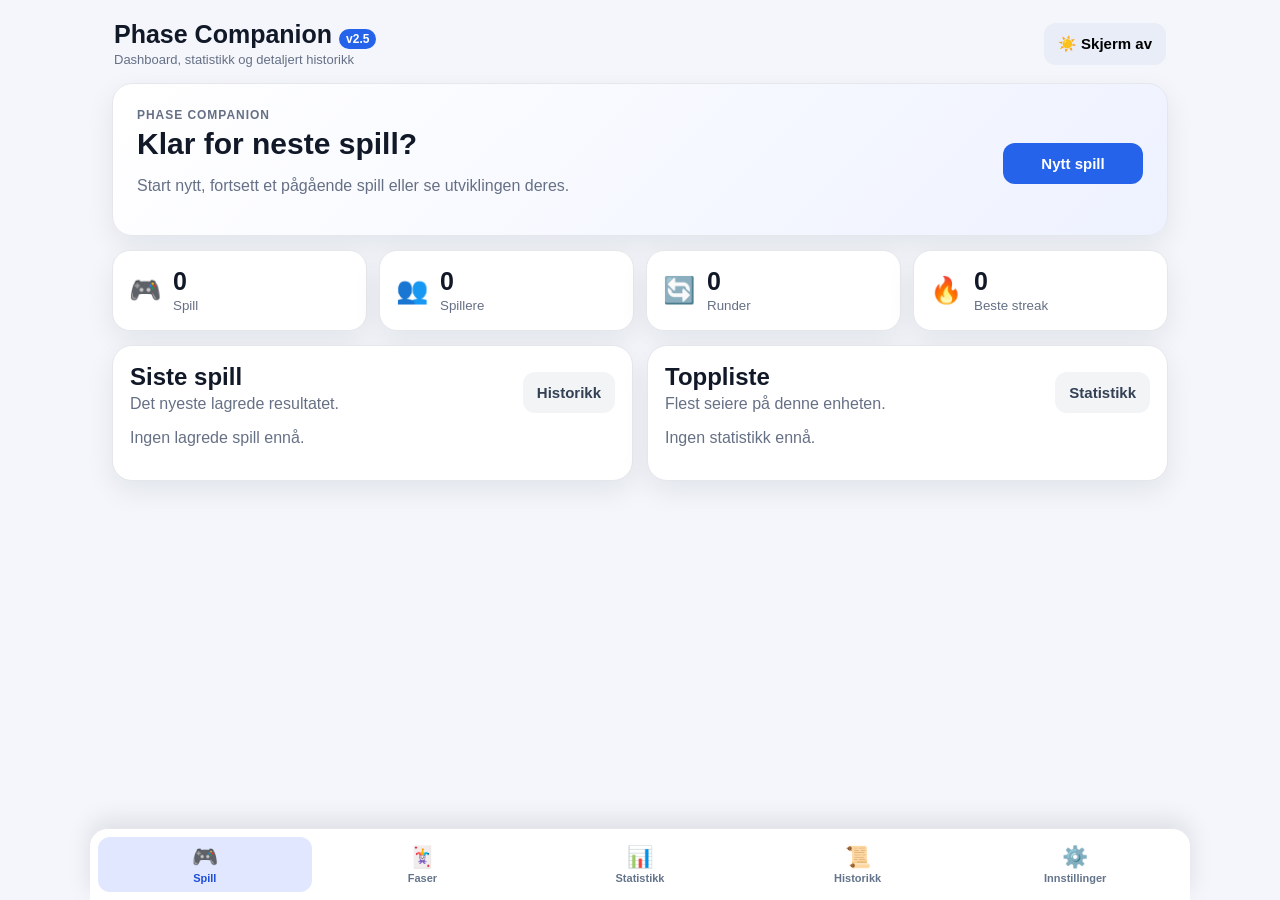
==== dev/index.html @ 292170d2 "Add files via upload" ====
<!doctype html>
<html lang="nb">
<head>
  <meta charset="utf-8">
  <meta name="viewport" content="width=device-width,initial-scale=1,viewport-fit=cover">
  <meta name="theme-color" content="#101827">
  <title>Phase Companion v2.5</title>
  <link rel="stylesheet" href="css/app.css">
</head>
<body>
<div id="app" class="app-shell">
<header class="topbar"><div><h1>Phase Companion <span>v2.5</span></h1><p id="subtitle">Dashboard, statistikk og detaljert historikk</p></div><button id="wakeQuickBtn" class="icon-btn" type="button" aria-pressed="false">☀️ Skjerm av</button></header>
<main>
<section id="homeView" class="view active">
  <div id="activeGameCard" class="card active-game-card hidden"></div>
  <div class="dashboard-hero card">
    <div><div class="eyebrow">PHASE COMPANION</div><h2 id="greeting">Klar for neste spill?</h2><p>Start nytt, fortsett et pågående spill eller se utviklingen deres.</p></div>
    <div class="dashboard-actions"><button id="newGameBtn" class="btn primary">Nytt spill</button><button id="continueBtn" class="btn secondary hidden">Fortsett spill</button></div>
  </div>
  <div id="homeStats" class="dashboard-grid"></div>
  <div class="dashboard-columns">
    <div class="card"><div class="section-head"><div><h2>Siste spill</h2><p>Det nyeste lagrede resultatet.</p></div><button class="btn ghost" data-nav="historyView">Historikk</button></div><div id="lastGame"></div></div>
    <div class="card"><div class="section-head"><div><h2>Toppliste</h2><p>Flest seiere på denne enheten.</p></div><button class="btn ghost" data-nav="statsView">Statistikk</button></div><div id="homeLeader"></div></div>
  </div>
</section>
<section id="setupView" class="view">
  <div class="card"><div class="section-head"><div><h2>Spillere</h2><p>Velg minst to.</p></div></div><div class="input-row"><input id="playerInput" type="text" placeholder="Navn"><button id="addPlayerBtn" class="btn primary">Legg til</button></div><div id="savedPlayers" class="chip-wrap"></div><div id="selectedPlayers" class="stack"></div></div>
  <div class="card"><h2>Spilloppsett</h2><label>Spillmodus<select id="modeSelect"><option value="classic">Klassisk</option><option value="balanced">Balansert tilfeldig</option><option value="hard">Hard</option><option value="family">Familie</option></select></label><label>Antall faser<select id="lengthSelect"><option value="10">10 faser</option><option value="5">5 faser</option></select></label><div id="difficultyPicker" class="difficulty-picker hidden"><div class="picker-head"><strong>Vanskelighetsgrad</strong><span id="difficultyLabel">⭐–⭐⭐⭐⭐⭐</span></div><div class="difficulty-row"><span>Fra</span><div id="minStars" class="star-selector"></div></div><div class="difficulty-row"><span>Til</span><div id="maxStars" class="star-selector"></div></div></div><label class="toggle"><input id="pointsToggle" type="checkbox" checked><span>Registrer poeng</span></label><button id="previewBtn" class="btn secondary wide">Vis valgte faser</button><button id="startBtn" class="btn primary wide">Start spill</button></div>
  <div id="phasePreview" class="card hidden"><h2>Valgte faser</h2><div id="previewList" class="phase-list"></div></div>
</section>
<section id="gameView" class="view"><div class="card game-head"><div><div class="eyebrow">RUNDE <span id="roundNo">1</span></div><h2 id="starterText">Starter: –</h2></div><div class="head-actions"><button id="undoRoundBtn" class="btn ghost">↶ Forrige runde</button><button id="quitBtn" class="btn danger">Avslutt</button></div></div><div id="playersGame" class="player-grid"></div></section>
<section id="finishView" class="view"><div class="card center"><div class="trophy">🏆</div><h2 id="winnerTitle">Vinner</h2><p id="winnerSub"></p><div id="podium" class="podium"></div><button id="saveFinishBtn" class="btn primary wide">Fullfør og lagre</button><button id="newFromFinishBtn" class="btn secondary wide">Nytt spill</button></div></section>
<section id="statsView" class="view">
  <div class="card"><div class="section-head"><div><h2>Statistikksenter</h2><p>Resultater fra spillene på denne enheten.</p></div><button id="exportBtn" class="btn ghost">Eksporter</button></div><div id="statsSummary" class="stat-grid"></div></div>
  <div class="stats-tabs"><button class="chip active" data-stat-tab="players">Spillere</button><button class="chip" data-stat-tab="h2h">Head-to-head</button><button class="chip" data-stat-tab="groups">Spillergrupper</button></div>
  <div id="playerStats" class="stats-panel"></div><div id="h2hStats" class="stats-panel hidden"></div><div id="groupStats" class="stats-panel hidden"></div>
</section>
<section id="historyView" class="view"><div class="card"><div class="section-head"><div><h2>Historikk</h2><p>Trykk på et spill for å se runder og resultater.</p></div></div><div id="historyList"></div></div></section>
<section id="historyDetailView" class="view"><div class="card"><button id="historyBackBtn" class="btn ghost">← Til historikk</button><div id="historyDetail"></div></div></section>
<section id="libraryView" class="view"><div class="card"><div class="section-head"><div><h2>Fasebibliotek</h2><p>Tilgjengelige faser.</p></div><span id="libraryCount" class="count-badge"></span></div><div class="library-tools"><input id="librarySearch" type="search" placeholder="Søk etter fase"><select id="libraryType"><option value="all">Alle typer</option><option value="set">Sett</option><option value="run">Rekke</option><option value="color">Farge</option><option value="star">Stjerne</option></select></div><div class="library-filters" id="libraryFilters"><button class="chip active" data-difficulty="all">Alle</button><button class="chip" data-difficulty="1">★</button><button class="chip" data-difficulty="2">★★</button><button class="chip" data-difficulty="3">★★★</button><button class="chip" data-difficulty="4">★★★★</button><button class="chip" data-difficulty="5">★★★★★</button></div><div id="libraryList" class="phase-list library-grid"></div></div></section>
<section id="settingsView" class="view"><div class="card"><h2>Innstillinger</h2><div class="setting-row"><div><strong>Hold skjermen på</strong><p>Forhindrer at skjermen slår seg av under spill.</p></div><label class="switch"><input id="wakeToggle" type="checkbox"><span></span></label></div><div class="setting-row"><div><strong>Automatisk neste runde</strong><p>Går videre når alle spillere er registrert.</p></div><label class="switch"><input id="autoNextToggle" type="checkbox"><span></span></label></div><div class="setting-row"><div><strong>Bekreft uvanlig poengsum</strong><p>Viser kontrollspørsmål ved høy poengsum og fullført fase.</p></div><label class="switch"><input id="warningToggle" type="checkbox"><span></span></label></div></div></section>
</main>
<nav class="bottom-nav"><button data-nav="homeView" class="active"><span>🎮</span><small>Spill</small></button><button data-nav="libraryView"><span>🃏</span><small>Faser</small></button><button data-nav="statsView"><span>📊</span><small>Statistikk</small></button><button data-nav="historyView"><span>📜</span><small>Historikk</small></button><button data-nav="settingsView"><span>⚙️</span><small>Innstillinger</small></button></nav>
</div>
<dialog id="confirmDialog"><form method="dialog"><h3 id="dialogTitle">Kontroller</h3><p id="dialogText"></p><div class="dialog-actions"><button value="not-completed" class="btn secondary">Ikke fullført</button><button value="confirm" class="btn primary">Ja, fullført</button></div></form></dialog><div id="toast" class="toast"></div>
<script src="data/phases.js"></script><script src="js/storage.js"></script><script src="js/game.js"></script><script src="js/stats.js"></script><script src="js/ui.js"></script><script src="js/app.js"></script>
</body></html>
---- dev/css/app.css ----
:root{--bg:#f4f6fb;--card:#fff;--ink:#111827;--muted:#667085;--line:#e5e7eb;--blue:#2563eb;--green:#16a34a;--red:#dc2626;--amber:#f59e0b;--shadow:0 10px 28px rgba(15,23,42,.08)}
*{box-sizing:border-box}html{background:var(--bg)}body{margin:0;background:var(--bg);color:var(--ink);font-family:-apple-system,BlinkMacSystemFont,"Segoe UI",sans-serif}.app-shell{max-width:1100px;margin:auto;min-height:100vh;padding:14px 14px calc(104px + env(safe-area-inset-bottom))}.topbar{display:flex;justify-content:space-between;align-items:center;gap:12px;padding:6px 2px 16px}.topbar h1{margin:0;font-size:25px}.topbar h1 span{font-size:12px;color:#fff;background:var(--blue);padding:3px 7px;border-radius:999px}.topbar p{margin:3px 0 0;color:var(--muted);font-size:13px}.icon-btn,.btn{border:0;border-radius:12px;padding:12px 14px;font-weight:800;font-size:15px;cursor:pointer}.icon-btn{background:#e8edf7}.view{display:none}.view.active{display:block}.card{background:var(--card);border:1px solid var(--line);border-radius:20px;padding:17px;margin-bottom:14px;box-shadow:var(--shadow)}.hero{text-align:center;padding:28px 18px}.hero-mark,.trophy{font-size:52px}.hero h2{font-size:27px;margin:10px 0 4px}.hero p,.card p{color:var(--muted)}.btn{margin-top:8px}.wide{width:100%}.primary{background:var(--blue);color:white}.secondary{background:#e8edf7;color:#172033}.ghost{background:#f3f4f6;color:#344054}.danger{background:#fee2e2;color:#991b1b}.hidden{display:none!important}.section-head,.game-head{display:flex;justify-content:space-between;align-items:center;gap:12px}.section-head h2,.card h2{margin:0}.section-head p{margin:4px 0 0}.input-row{display:grid;grid-template-columns:1fr auto;gap:8px}input,select{width:100%;padding:13px;border:1px solid #d0d5dd;border-radius:12px;background:#fff;font-size:16px}label{display:block;font-weight:700;margin-top:14px}label select{margin-top:6px}.toggle{display:flex;align-items:center;gap:10px}.toggle input{width:22px;height:22px}.chip-wrap{display:flex;flex-wrap:wrap;gap:8px;margin-top:12px}.chip{border:1px solid var(--line);border-radius:999px;padding:8px 11px;background:#f8fafc;font-weight:700}.chip.active{background:#dbeafe;border-color:#93c5fd;color:#1d4ed8}.stack{display:grid;gap:8px;margin-top:12px}.selected-row{display:flex;justify-content:space-between;align-items:center;padding:11px;border:1px solid var(--line);border-radius:12px}.difficulty-picker{margin-top:16px;padding:14px;border:1px solid var(--line);border-radius:16px;background:#f8fafc}.picker-head,.difficulty-row{display:flex;justify-content:space-between;align-items:center;gap:12px}.difficulty-row{margin-top:10px}.difficulty-row>span{min-width:34px;color:var(--muted);font-weight:800}.star-selector{display:flex;gap:3px;flex-wrap:wrap}.star-btn{border:0;background:transparent;font-size:28px;line-height:1;color:#d1d5db;padding:2px;cursor:pointer}.star-btn.on{color:#f59e0b}.phase-list{display:grid;gap:10px}.phase-item{border:1px solid var(--line);border-radius:16px;padding:12px;background:#fafbff;min-width:0}.phase-title{display:flex;justify-content:space-between;gap:8px;font-weight:900}.phase-heading{display:flex;align-items:center;gap:8px;min-width:0}.phase-no{display:grid;place-items:center;min-width:28px;height:28px;border-radius:8px;background:#e0e7ff;color:#3730a3}.stars{color:#f59e0b;white-space:nowrap}.phase-meta{display:flex;gap:8px;align-items:center;color:var(--muted);font-size:13px;margin-top:6px}.type-badge,.count-badge{display:inline-flex;background:#eef2ff;color:#3730a3;border-radius:999px;padding:5px 8px;font-weight:800}.cards-line{display:flex;align-items:center;justify-content:center;gap:7px;flex-wrap:wrap;padding:10px 0 2px;max-width:100%}.group{display:flex;gap:4px;flex:0 0 auto;max-width:100%}.plus{font-weight:900;font-size:22px;color:#64748b;flex:0 0 auto}.playing-card{width:clamp(29px,8vw,38px);height:clamp(43px,11vw,54px);border:2px solid rgba(17,24,39,.34);border-radius:8px;display:grid;place-items:center;font-weight:900;flex:0 0 auto;box-shadow:0 2px 4px rgba(0,0,0,.12);font-size:clamp(13px,4vw,18px)}.playing-card.any{background:
linear-gradient(135deg,#ef4444 0 12px,transparent 13px) top left/21px 21px no-repeat,
linear-gradient(225deg,#facc15 0 12px,transparent 13px) top right/21px 21px no-repeat,
linear-gradient(45deg,#22c55e 0 12px,transparent 13px) bottom left/21px 21px no-repeat,
linear-gradient(315deg,#2563eb 0 12px,transparent 13px) bottom right/21px 21px no-repeat,
linear-gradient(180deg,#fff,#f8fafc);color:#111}.playing-card.blue{background:#3b82f6;color:white}.playing-card.red{background:#ef4444;color:white}.playing-card.green{background:#22c55e;color:white}.playing-card.yellow{background:#facc15;color:#111}.playing-card.star{background:linear-gradient(135deg,#fff,#f8fafc);color:#f59e0b;border-color:#f59e0b;font-size:22px}.player-grid{display:grid;grid-template-columns:repeat(auto-fit,minmax(300px,1fr));gap:13px}.player-card{background:#fff;border:1px solid var(--line);border-radius:20px;box-shadow:var(--shadow);overflow:hidden}.player-card-accent{height:5px;background:linear-gradient(90deg,#ef4444,#facc15,#22c55e,#3b82f6)}.player-card-inner{padding:15px}.player-top{display:flex;justify-content:space-between;gap:12px}.player-name{font-size:22px;font-weight:900}.phase-label{color:var(--muted);font-weight:700;margin-top:2px}.score{font-size:22px;font-weight:900}.compact{margin-top:12px}.compact .phase-title{font-size:14px}.result-actions{display:grid;grid-template-columns:1fr 1fr;gap:8px}.result-done{display:flex;justify-content:space-between;align-items:center;gap:8px;margin-top:12px;padding:10px;border-radius:12px;background:#f8fafc;font-weight:800}.edit-btn{border:0;background:#e8edf7;padding:8px 11px;border-radius:10px;font-weight:800}.eyebrow{font-size:12px;color:var(--muted);font-weight:900;letter-spacing:.08em}.head-actions{display:flex;gap:8px}.center{text-align:center}.podium{display:flex;align-items:end;justify-content:center;gap:8px;min-height:210px;margin:20px 0}.podium-item{width:30%;max-width:140px}.podium-name{font-weight:900;margin-bottom:8px}.podium-block{display:grid;place-items:center;border-radius:14px 14px 4px 4px;font-size:24px;font-weight:900;color:white}.place1{height:145px;background:#f59e0b}.place2{height:110px;background:#94a3b8}.place3{height:82px;background:#b45309}.stat-grid{display:grid;grid-template-columns:repeat(3,1fr);gap:10px;margin-top:14px}.stat-box{background:#f8fafc;border:1px solid var(--line);border-radius:15px;padding:14px;text-align:center}.stat-value{font-size:26px;font-weight:900}.stat-label{font-size:13px;color:var(--muted);margin-top:3px}.leader-card,.last-game,.stat-row,.history-row{display:flex;justify-content:space-between;align-items:center;gap:12px;padding:13px 0;border-top:1px solid var(--line)}.home-leader{margin-top:8px}.leader-meta,.history-row div div,.stat-row div div{color:var(--muted);font-size:14px;margin-top:3px}.library-tools{display:grid;grid-template-columns:1fr 180px;gap:8px;margin-top:14px}.library-filters{display:flex;gap:7px;flex-wrap:wrap;margin:12px 0}.library-grid{grid-template-columns:repeat(auto-fit,minmax(280px,1fr))}.setting-row{display:flex;justify-content:space-between;align-items:center;gap:16px;padding:16px 0;border-bottom:1px solid var(--line)}.setting-row:last-child{border-bottom:0}.setting-row p{margin:4px 0 0;font-size:14px}.switch{margin:0;flex:0 0 auto}.switch input{display:none}.switch span{display:block;width:52px;height:30px;border-radius:999px;background:#cbd5e1;position:relative;transition:.2s}.switch span:after{content:"";position:absolute;width:24px;height:24px;top:3px;left:3px;border-radius:50%;background:white;box-shadow:0 2px 5px rgba(0,0,0,.25);transition:.2s}.switch input:checked+span{background:var(--green)}.switch input:checked+span:after{transform:translateX(22px)}.bottom-nav{position:fixed;left:50%;transform:translateX(-50%);bottom:0;width:min(100%,1100px);display:grid;grid-template-columns:repeat(5,1fr);gap:4px;padding:8px 8px calc(8px + env(safe-area-inset-bottom));background:rgba(255,255,255,.97);border-top:1px solid var(--line);box-shadow:0 -8px 24px rgba(15,23,42,.1);z-index:20}.bottom-nav button{border:0;background:transparent;border-radius:12px;padding:8px 2px;color:#64748b;font-weight:800;display:flex;flex-direction:column;align-items:center;gap:3px}.bottom-nav button span{font-size:21px}.bottom-nav button small{font-size:11px}.bottom-nav button.active{background:#e0e7ff;color:#1d4ed8}.toast{position:fixed;left:50%;bottom:105px;transform:translate(-50%,20px);opacity:0;background:#111827;color:#fff;padding:11px 15px;border-radius:12px;z-index:50;transition:.2s}.toast.show{opacity:1;transform:translate(-50%,0)}dialog{border:0;border-radius:18px;padding:0;max-width:430px;width:calc(100% - 28px)}dialog form{padding:20px}.dialog-actions{display:grid;grid-template-columns:1fr 1fr;gap:8px}
@media(max-width:700px){.app-shell{padding-left:10px;padding-right:10px}.topbar{align-items:flex-start}.topbar h1{font-size:21px}.icon-btn{font-size:12px;padding:10px}.section-head,.game-head{align-items:flex-start}.game-head{display:block}.head-actions{margin-top:8px}.head-actions .btn{flex:1}.stat-grid{grid-template-columns:repeat(3,1fr)}.stat-value{font-size:22px}.library-tools{grid-template-columns:1fr}.library-grid{grid-template-columns:1fr}.player-grid{grid-template-columns:1fr}.cards-line{gap:5px}.playing-card{width:clamp(27px,8.5vw,34px);height:clamp(40px,12vw,48px)}.bottom-nav button small{font-size:10px}}
@media(min-width:800px){.app-shell{padding-left:22px;padding-right:22px}.hero{max-width:720px;margin-left:auto;margin-right:auto}.home-dashboard{padding:22px}.playing-card{width:40px;height:58px}.bottom-nav{border-radius:18px 18px 0 0}}
/* v2.5 dashboard and statistics */
.dashboard-hero{display:flex;justify-content:space-between;align-items:center;gap:20px;padding:24px;background:linear-gradient(135deg,#fff 0%,#eef2ff 100%)}.dashboard-hero h2{font-size:30px;margin:5px 0}.dashboard-actions{display:flex;gap:8px;flex-wrap:wrap}.dashboard-actions .btn{min-width:140px}.dashboard-grid{display:grid;grid-template-columns:repeat(4,1fr);gap:12px;margin-bottom:14px}.dashboard-stat{background:#fff;border:1px solid var(--line);border-radius:18px;padding:16px;box-shadow:var(--shadow);display:flex;align-items:center;gap:12px}.dashboard-stat>span{font-size:26px}.dashboard-stat strong{display:block;font-size:25px}.dashboard-stat small{color:var(--muted)}.dashboard-columns{display:grid;grid-template-columns:1fr 1fr;gap:14px}.active-game-card{display:flex;align-items:center;justify-content:space-between;gap:16px;border-color:#a5b4fc;background:linear-gradient(135deg,#eef2ff,#fff)}.active-game-card h2{margin:4px 0}.active-game-card p{margin:3px 0}.history-card{width:100%;border:0;background:transparent;display:flex;justify-content:space-between;align-items:center;text-align:left;gap:12px;padding:15px 2px;border-bottom:1px solid var(--line);font:inherit;color:inherit;cursor:pointer}.history-card:last-child{border-bottom:0}.history-card div div{color:var(--muted);font-size:14px;margin-top:4px}.history-card.plain{padding:13px 0}.ranking-row{display:grid;grid-template-columns:40px 1fr auto;align-items:center;gap:10px;padding:12px 0;border-bottom:1px solid var(--line)}.ranking-row:last-child{border-bottom:0}.ranking-row small{display:block;color:var(--muted);margin-top:3px}.rank-medal{font-size:25px}.stats-tabs{display:flex;gap:8px;flex-wrap:wrap;margin:4px 0 14px}.player-stat-grid{display:grid;grid-template-columns:repeat(auto-fit,minmax(280px,1fr));gap:14px}.player-stat-card{background:#fff;border:1px solid var(--line);border-radius:20px;padding:17px;box-shadow:var(--shadow)}.player-stat-title{display:flex;justify-content:space-between;align-items:center}.player-stat-title h3{margin:0;font-size:21px}.player-stat-title span{color:var(--muted);font-size:14px}.win-ring{--pct:0;width:65px;height:65px;border-radius:50%;display:grid;place-items:center;background:conic-gradient(var(--blue) calc(var(--pct)*1%),#e5e7eb 0);position:relative}.win-ring:after{content:"";position:absolute;inset:7px;background:#fff;border-radius:50%}.win-ring strong{z-index:1;font-size:14px}.metric-grid{display:grid;grid-template-columns:1fr 1fr;gap:8px;margin-top:15px}.metric-grid div{background:#f8fafc;border-radius:13px;padding:11px}.metric-grid strong,.metric-grid span{display:block}.metric-grid strong{font-size:20px}.metric-grid span{font-size:12px;color:var(--muted)}.h2h-card{text-align:center}.h2h-head{display:grid;grid-template-columns:1fr auto 1fr;gap:10px;align-items:center}.h2h-head strong:first-child{text-align:left}.h2h-head strong:last-child{text-align:right}.h2h-head span{color:var(--muted);font-size:13px}.h2h-score{display:flex;justify-content:center;gap:18px;align-items:center;font-size:36px;font-weight:900;margin:14px 0}.h2h-score small{font-size:20px;color:var(--muted)}.h2h-bar{height:9px;background:#e5e7eb;border-radius:999px;overflow:hidden}.h2h-bar i{display:block;height:100%;background:var(--blue);border-radius:999px}.group-card{display:flex;justify-content:space-between;align-items:center;gap:12px}.group-card p,.group-card small{display:block;margin:4px 0 0;color:var(--muted)}.detail-hero{text-align:center;padding:15px}.final-table{display:grid;gap:8px;margin:12px 0 22px}.final-table>div,.round-result{display:flex;justify-content:space-between;gap:12px;padding:11px;border-radius:12px;background:#f8fafc}.round-list details{border:1px solid var(--line);border-radius:14px;margin-bottom:9px;overflow:hidden}.round-list summary{padding:13px;font-weight:800;cursor:pointer}.round-list details>div{border-top:1px solid var(--line);border-radius:0}.stats-panel.hidden{display:none}
@media(max-width:760px){.dashboard-hero{display:block}.dashboard-actions{margin-top:12px}.dashboard-actions .btn{width:100%}.dashboard-grid{grid-template-columns:1fr 1fr}.dashboard-columns{grid-template-columns:1fr}.active-game-card{align-items:flex-start}.active-game-card .btn{min-width:100px}.h2h-head{font-size:14px}.group-card{align-items:flex-start}.final-table>div,.round-result{font-size:14px}}
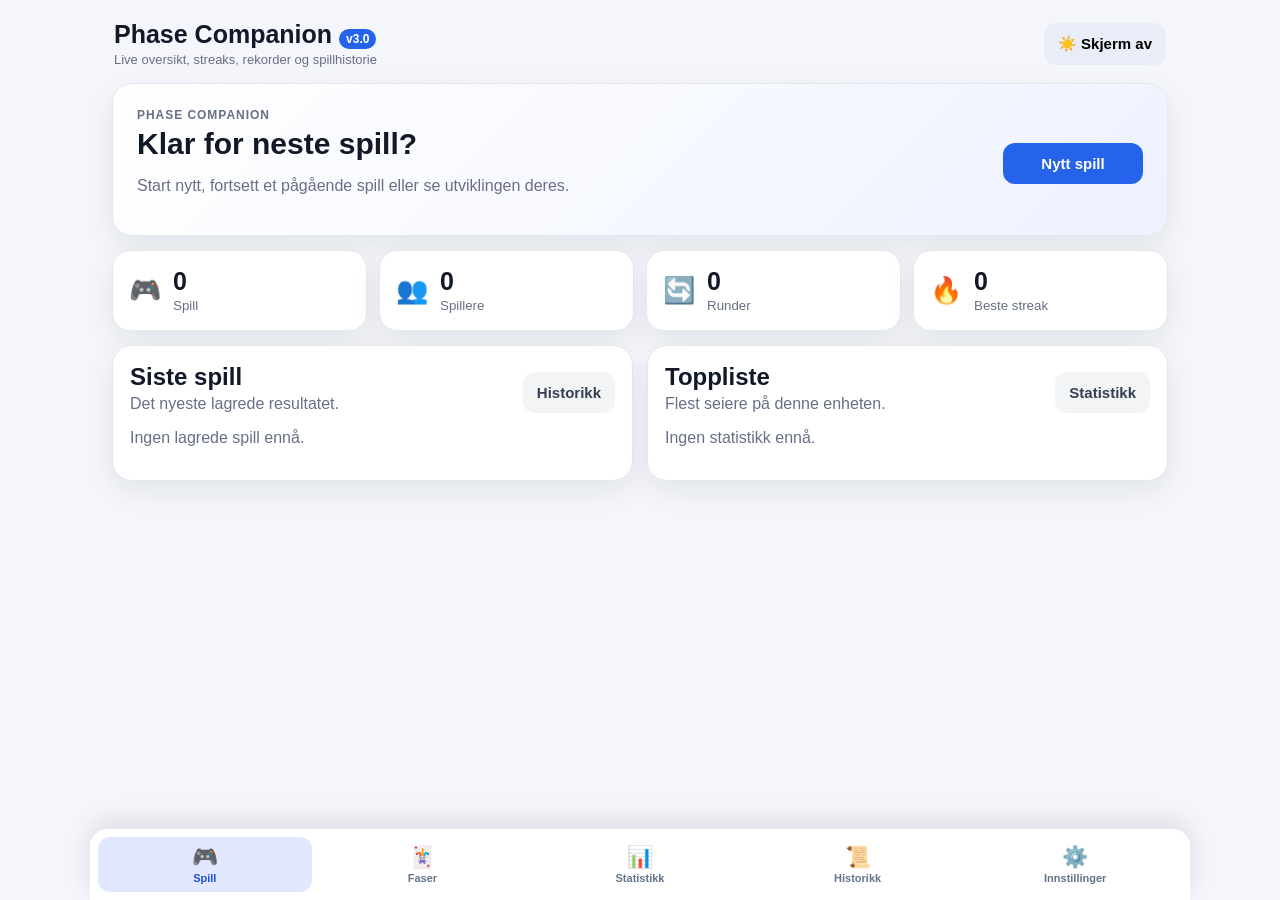
==== commit 921d6b3d: "Add files via upload" ====
--- a/dev/index.html
+++ b/dev/index.html
@@ -4,12 +4,12 @@
   <meta charset="utf-8">
   <meta name="viewport" content="width=device-width,initial-scale=1,viewport-fit=cover">
   <meta name="theme-color" content="#101827">
-  <title>Phase Companion v2.5</title>
+  <title>Phase Companion v3.0</title>
   <link rel="stylesheet" href="css/app.css">
 </head>
 <body>
 <div id="app" class="app-shell">
-<header class="topbar"><div><h1>Phase Companion <span>v2.5</span></h1><p id="subtitle">Dashboard, statistikk og detaljert historikk</p></div><button id="wakeQuickBtn" class="icon-btn" type="button" aria-pressed="false">☀️ Skjerm av</button></header>
+<header class="topbar"><div><h1>Phase Companion <span>v3.0</span></h1><p id="subtitle">Live oversikt, streaks, rekorder og spillhistorie</p></div><button id="wakeQuickBtn" class="icon-btn" type="button" aria-pressed="false">☀️ Skjerm av</button></header>
 <main>
 <section id="homeView" class="view active">
   <div id="activeGameCard" class="card active-game-card hidden"></div>
@@ -28,8 +28,8 @@
   <div class="card"><h2>Spilloppsett</h2><label>Spillmodus<select id="modeSelect"><option value="classic">Klassisk</option><option value="balanced">Balansert tilfeldig</option><option value="hard">Hard</option><option value="family">Familie</option></select></label><label>Antall faser<select id="lengthSelect"><option value="10">10 faser</option><option value="5">5 faser</option></select></label><div id="difficultyPicker" class="difficulty-picker hidden"><div class="picker-head"><strong>Vanskelighetsgrad</strong><span id="difficultyLabel">⭐–⭐⭐⭐⭐⭐</span></div><div class="difficulty-row"><span>Fra</span><div id="minStars" class="star-selector"></div></div><div class="difficulty-row"><span>Til</span><div id="maxStars" class="star-selector"></div></div></div><label class="toggle"><input id="pointsToggle" type="checkbox" checked><span>Registrer poeng</span></label><button id="previewBtn" class="btn secondary wide">Vis valgte faser</button><button id="startBtn" class="btn primary wide">Start spill</button></div>
   <div id="phasePreview" class="card hidden"><h2>Valgte faser</h2><div id="previewList" class="phase-list"></div></div>
 </section>
-<section id="gameView" class="view"><div class="card game-head"><div><div class="eyebrow">RUNDE <span id="roundNo">1</span></div><h2 id="starterText">Starter: –</h2></div><div class="head-actions"><button id="undoRoundBtn" class="btn ghost">↶ Forrige runde</button><button id="quitBtn" class="btn danger">Avslutt</button></div></div><div id="playersGame" class="player-grid"></div></section>
-<section id="finishView" class="view"><div class="card center"><div class="trophy">🏆</div><h2 id="winnerTitle">Vinner</h2><p id="winnerSub"></p><div id="podium" class="podium"></div><button id="saveFinishBtn" class="btn primary wide">Fullfør og lagre</button><button id="newFromFinishBtn" class="btn secondary wide">Nytt spill</button></div></section>
+<section id="gameView" class="view"><div class="card game-head"><div><div class="eyebrow">RUNDE <span id="roundNo">1</span></div><h2 id="starterText">Starter: –</h2></div><div class="head-actions"><button id="liveBtn" class="btn live-btn">📊 Live</button><button id="undoRoundBtn" class="btn ghost">↶ Forrige runde</button><button id="quitBtn" class="btn danger">Avslutt</button></div></div><div id="playersGame" class="player-grid"></div></section>
+<section id="finishView" class="view"><div class="card center"><div class="trophy">🏆</div><h2 id="winnerTitle">Vinner</h2><p id="winnerSub"></p><div id="podium" class="podium"></div><div id="gameAwards" class="awards-grid"></div><div id="finishStory" class="finish-story"></div><button id="saveFinishBtn" class="btn primary wide">Fullfør og lagre</button><button id="newFromFinishBtn" class="btn secondary wide">Nytt spill</button></div></section>
 <section id="statsView" class="view">
   <div class="card"><div class="section-head"><div><h2>Statistikksenter</h2><p>Resultater fra spillene på denne enheten.</p></div><button id="exportBtn" class="btn ghost">Eksporter</button></div><div id="statsSummary" class="stat-grid"></div></div>
   <div class="stats-tabs"><button class="chip active" data-stat-tab="players">Spillere</button><button class="chip" data-stat-tab="h2h">Head-to-head</button><button class="chip" data-stat-tab="groups">Spillergrupper</button></div>
@@ -42,6 +42,8 @@
 </main>
 <nav class="bottom-nav"><button data-nav="homeView" class="active"><span>🎮</span><small>Spill</small></button><button data-nav="libraryView"><span>🃏</span><small>Faser</small></button><button data-nav="statsView"><span>📊</span><small>Statistikk</small></button><button data-nav="historyView"><span>📜</span><small>Historikk</small></button><button data-nav="settingsView"><span>⚙️</span><small>Innstillinger</small></button></nav>
 </div>
+<div id="liveOverlay" class="live-overlay hidden" aria-hidden="true"><div class="live-backdrop" data-close-live></div><section class="live-sheet" role="dialog" aria-modal="true" aria-labelledby="liveTitle"><div class="sheet-handle"></div><div class="live-head"><div><div class="eyebrow">LIVE</div><h2 id="liveTitle">Live oversikt</h2></div><button id="closeLiveBtn" class="icon-btn" type="button">Lukk</button></div><div id="liveRanking" class="live-ranking"></div><div class="chart-card"><div class="chart-title"><strong>Faseutvikling</strong><span>Runde for runde</span></div><div id="phaseChart" class="svg-chart"></div></div><div class="chart-card"><div class="chart-title"><strong>Poengutvikling</strong><span>Lavest er best</span></div><div id="scoreChart" class="svg-chart"></div></div><div class="chart-card"><div class="chart-title"><strong>Siste hendelser</strong><span>Historien i spillet</span></div><div id="liveEvents" class="event-list"></div></div></section></div>
+<div id="celebration" class="celebration hidden" aria-live="polite"></div>
 <dialog id="confirmDialog"><form method="dialog"><h3 id="dialogTitle">Kontroller</h3><p id="dialogText"></p><div class="dialog-actions"><button value="not-completed" class="btn secondary">Ikke fullført</button><button value="confirm" class="btn primary">Ja, fullført</button></div></form></dialog><div id="toast" class="toast"></div>
 <script src="data/phases.js"></script><script src="js/storage.js"></script><script src="js/game.js"></script><script src="js/stats.js"></script><script src="js/ui.js"></script><script src="js/app.js"></script>
 </body></html>
--- a/dev/css/app.css
+++ b/dev/css/app.css
@@ -10,3 +10,6 @@
 /* v2.5 dashboard and statistics */
 .dashboard-hero{display:flex;justify-content:space-between;align-items:center;gap:20px;padding:24px;background:linear-gradient(135deg,#fff 0%,#eef2ff 100%)}.dashboard-hero h2{font-size:30px;margin:5px 0}.dashboard-actions{display:flex;gap:8px;flex-wrap:wrap}.dashboard-actions .btn{min-width:140px}.dashboard-grid{display:grid;grid-template-columns:repeat(4,1fr);gap:12px;margin-bottom:14px}.dashboard-stat{background:#fff;border:1px solid var(--line);border-radius:18px;padding:16px;box-shadow:var(--shadow);display:flex;align-items:center;gap:12px}.dashboard-stat>span{font-size:26px}.dashboard-stat strong{display:block;font-size:25px}.dashboard-stat small{color:var(--muted)}.dashboard-columns{display:grid;grid-template-columns:1fr 1fr;gap:14px}.active-game-card{display:flex;align-items:center;justify-content:space-between;gap:16px;border-color:#a5b4fc;background:linear-gradient(135deg,#eef2ff,#fff)}.active-game-card h2{margin:4px 0}.active-game-card p{margin:3px 0}.history-card{width:100%;border:0;background:transparent;display:flex;justify-content:space-between;align-items:center;text-align:left;gap:12px;padding:15px 2px;border-bottom:1px solid var(--line);font:inherit;color:inherit;cursor:pointer}.history-card:last-child{border-bottom:0}.history-card div div{color:var(--muted);font-size:14px;margin-top:4px}.history-card.plain{padding:13px 0}.ranking-row{display:grid;grid-template-columns:40px 1fr auto;align-items:center;gap:10px;padding:12px 0;border-bottom:1px solid var(--line)}.ranking-row:last-child{border-bottom:0}.ranking-row small{display:block;color:var(--muted);margin-top:3px}.rank-medal{font-size:25px}.stats-tabs{display:flex;gap:8px;flex-wrap:wrap;margin:4px 0 14px}.player-stat-grid{display:grid;grid-template-columns:repeat(auto-fit,minmax(280px,1fr));gap:14px}.player-stat-card{background:#fff;border:1px solid var(--line);border-radius:20px;padding:17px;box-shadow:var(--shadow)}.player-stat-title{display:flex;justify-content:space-between;align-items:center}.player-stat-title h3{margin:0;font-size:21px}.player-stat-title span{color:var(--muted);font-size:14px}.win-ring{--pct:0;width:65px;height:65px;border-radius:50%;display:grid;place-items:center;background:conic-gradient(var(--blue) calc(var(--pct)*1%),#e5e7eb 0);position:relative}.win-ring:after{content:"";position:absolute;inset:7px;background:#fff;border-radius:50%}.win-ring strong{z-index:1;font-size:14px}.metric-grid{display:grid;grid-template-columns:1fr 1fr;gap:8px;margin-top:15px}.metric-grid div{background:#f8fafc;border-radius:13px;padding:11px}.metric-grid strong,.metric-grid span{display:block}.metric-grid strong{font-size:20px}.metric-grid span{font-size:12px;color:var(--muted)}.h2h-card{text-align:center}.h2h-head{display:grid;grid-template-columns:1fr auto 1fr;gap:10px;align-items:center}.h2h-head strong:first-child{text-align:left}.h2h-head strong:last-child{text-align:right}.h2h-head span{color:var(--muted);font-size:13px}.h2h-score{display:flex;justify-content:center;gap:18px;align-items:center;font-size:36px;font-weight:900;margin:14px 0}.h2h-score small{font-size:20px;color:var(--muted)}.h2h-bar{height:9px;background:#e5e7eb;border-radius:999px;overflow:hidden}.h2h-bar i{display:block;height:100%;background:var(--blue);border-radius:999px}.group-card{display:flex;justify-content:space-between;align-items:center;gap:12px}.group-card p,.group-card small{display:block;margin:4px 0 0;color:var(--muted)}.detail-hero{text-align:center;padding:15px}.final-table{display:grid;gap:8px;margin:12px 0 22px}.final-table>div,.round-result{display:flex;justify-content:space-between;gap:12px;padding:11px;border-radius:12px;background:#f8fafc}.round-list details{border:1px solid var(--line);border-radius:14px;margin-bottom:9px;overflow:hidden}.round-list summary{padding:13px;font-weight:800;cursor:pointer}.round-list details>div{border-top:1px solid var(--line);border-radius:0}.stats-panel.hidden{display:none}
 @media(max-width:760px){.dashboard-hero{display:block}.dashboard-actions{margin-top:12px}.dashboard-actions .btn{width:100%}.dashboard-grid{grid-template-columns:1fr 1fr}.dashboard-columns{grid-template-columns:1fr}.active-game-card{align-items:flex-start}.active-game-card .btn{min-width:100px}.h2h-head{font-size:14px}.group-card{align-items:flex-start}.final-table>div,.round-result{font-size:14px}}
+/* v3.0 Live Edition */
+.live-btn{background:#dbeafe;color:#1d4ed8}.streak-chip{display:inline-flex;align-items:center;gap:4px;margin-top:8px;padding:6px 9px;border-radius:999px;font-size:12px;font-weight:900;max-width:100%}.streak-chip.fire{background:#fff7ed;color:#c2410c}.streak-chip.ice{background:#eff6ff;color:#1d4ed8}.streak-chip.fire.strong{background:#ffedd5}.streak-chip.fire.danger{background:#fef3c7;color:#92400e;box-shadow:0 0 0 2px rgba(245,158,11,.15)}.streak-chip.ice.strong{background:#dbeafe}.streak-chip.ice.danger{background:#fee2e2;color:#b91c1c;box-shadow:0 0 0 2px rgba(220,38,38,.12)}.streak-chip span{font-weight:900}.live-overlay{position:fixed;inset:0;z-index:80}.live-backdrop{position:absolute;inset:0;background:rgba(15,23,42,.48);backdrop-filter:blur(3px)}.live-sheet{position:absolute;left:50%;bottom:0;transform:translateX(-50%);width:min(760px,100%);max-height:92vh;overflow:auto;background:#101827;color:#f8fafc;border-radius:24px 24px 0 0;padding:10px 16px calc(24px + env(safe-area-inset-bottom));box-shadow:0 -18px 60px rgba(0,0,0,.3)}.sheet-handle{width:44px;height:5px;border-radius:999px;background:#64748b;margin:0 auto 12px}.live-head{display:flex;justify-content:space-between;align-items:center;position:sticky;top:-10px;background:#101827;padding:10px 0;z-index:2}.live-head h2{margin:2px 0}.live-head .eyebrow{color:#4ade80}.live-head .icon-btn{background:#253149;color:#fff}.live-ranking{display:grid;gap:8px;margin:8px 0 16px}.live-rank-row{display:grid;grid-template-columns:42px 1fr auto;align-items:center;gap:10px;padding:11px;border:1px solid #334155;border-radius:14px;background:#172033}.live-rank-row small{display:block;color:#94a3b8;margin-top:3px}.live-place{font-size:24px;text-align:center}.live-rank-row .streak-chip{margin:0;white-space:nowrap}.chart-card{border:1px solid #334155;border-radius:17px;padding:13px;margin:12px 0;background:#172033}.chart-title{display:flex;justify-content:space-between;align-items:center;margin-bottom:8px}.chart-title span{font-size:12px;color:#94a3b8}.svg-chart svg{display:block;width:100%;height:auto;color:#e2e8f0}.chart-legend{display:flex;flex-wrap:wrap;gap:8px 14px;margin-top:6px;font-size:12px;color:#cbd5e1}.chart-legend span{display:flex;align-items:center;gap:5px}.chart-legend i{width:9px;height:9px;border-radius:50%}.event-list{display:grid}.event-row{display:flex;justify-content:space-between;gap:12px;padding:11px 2px;border-bottom:1px solid #334155}.event-row:last-child{border-bottom:0}.event-row small{color:#94a3b8;white-space:nowrap}.sheet-open{overflow:hidden}.awards-grid{display:grid;grid-template-columns:repeat(auto-fit,minmax(190px,1fr));gap:10px;margin:14px 0}.award-card{display:flex;align-items:center;gap:12px;text-align:left;background:#f8fafc;border:1px solid var(--line);border-radius:15px;padding:13px}.award-card>span{font-size:29px}.award-card small,.award-card strong,.award-card em{display:block}.award-card small{color:var(--muted);font-size:11px}.award-card strong{margin-top:2px}.award-card em{font-style:normal;color:var(--blue);font-weight:900}.finish-story{background:#eef2ff;border:1px solid #c7d2fe;border-radius:16px;padding:15px;text-align:left;margin:14px 0}.finish-story p{margin:6px 0 0}.celebration{position:fixed;z-index:100;left:50%;top:18%;transform:translateX(-50%);background:#111827;color:#fff;padding:18px 24px;border-radius:18px;box-shadow:0 20px 50px rgba(0,0,0,.25);font-weight:900}.history-detail .chart-card{color:#f8fafc}
+@media(max-width:560px){.live-sheet{padding-left:10px;padding-right:10px}.live-rank-row{grid-template-columns:34px 1fr auto}.live-rank-row .streak-chip{font-size:11px;padding:5px 7px}.chart-card{padding:9px}.awards-grid{grid-template-columns:1fr}.head-actions{display:grid;grid-template-columns:1fr 1fr}.head-actions .live-btn{grid-column:1/-1}}
